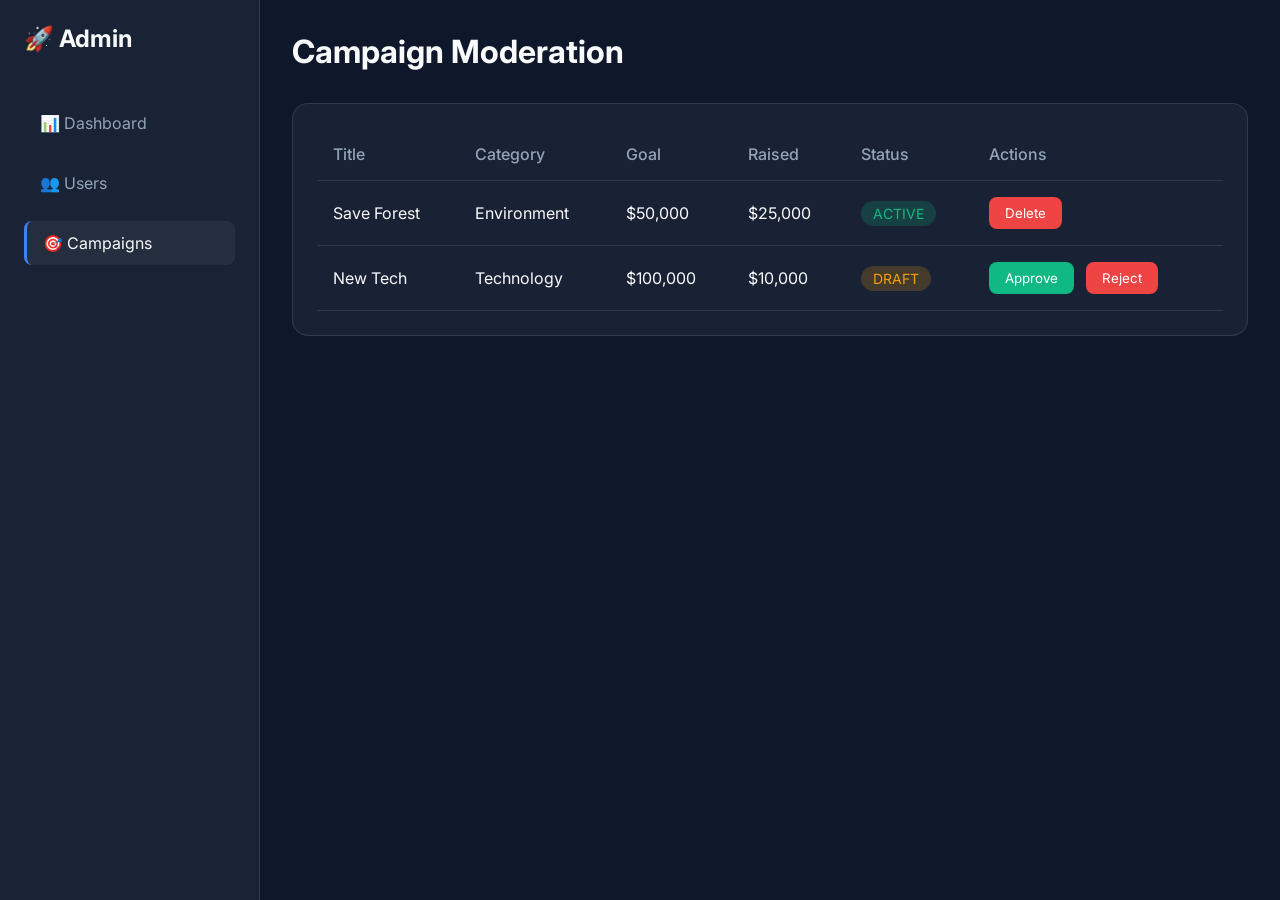
==== src/main/resources/static/admin-campaigns.html @ 425d0606 "🎉 Initial commit: Crowdfunding Platform for Social Causes - Module 1: User Authentication & Profile " ====
<!DOCTYPE html>
<html lang="en">
<head>
    <meta charset="UTF-8">
    <meta name="viewport" content="width=device-width, initial-scale=1.0">
    <title>Admin - Campaigns</title>
    <style>
        @import url('https://fonts.googleapis.com/css2?family=Inter:wght@400;500;600;700&display=swap');
        
        :root { --bg: #0f172a; --surface: rgba(30, 41, 59, 0.7); --border: rgba(255, 255, 255, 0.1); --primary: #3b82f6; --text: #f8fafc; --text-muted: #94a3b8; }
        * { margin: 0; padding: 0; box-sizing: border-box; font-family: 'Inter', sans-serif; }
        body { background: var(--bg); color: var(--text); display: flex; height: 100vh; overflow: hidden; }

        .sidebar { width: 260px; background: var(--surface); border-right: 1px solid var(--border); padding: 1.5rem; display: flex; flex-direction: column; gap: 1rem; }
        .sidebar h2 { margin-bottom: 2rem; }
        .nav-item { padding: 0.75rem 1rem; border-radius: 0.5rem; color: var(--text-muted); text-decoration: none; transition: 0.2s; }
        .nav-item:hover, .nav-item.active { background: rgba(255, 255, 255, 0.05); color: var(--text); border-left: 3px solid var(--primary); }

        .main-content { flex: 1; padding: 2rem; overflow-y: auto; }
        
        .table-container { background: var(--surface); border: 1px solid var(--border); border-radius: 1rem; padding: 1.5rem; margin-top: 2rem; }
        table { width: 100%; border-collapse: collapse; }
        th, td { padding: 1rem; text-align: left; border-bottom: 1px solid var(--border); }
        th { color: var(--text-muted); font-weight: 500; }
        
        .badge { padding: 0.25rem 0.75rem; border-radius: 999px; font-size: 0.875rem; }
        .badge.active { background: rgba(16, 185, 129, 0.2); color: #10b981; }
        .badge.draft { background: rgba(245, 158, 11, 0.2); color: #f59e0b; }

        .btn { padding: 0.5rem 1rem; border: none; border-radius: 0.5rem; cursor: pointer; color: white; margin-right: 0.5rem; }
        .btn-approve { background: #10b981; }
        .btn-reject { background: #ef4444; }
    </style>
</head>
<body>

    <div class="sidebar">
        <h2>🚀 Admin</h2>
        <a href="admin-dashboard.html" class="nav-item">📊 Dashboard</a>
        <a href="admin-users.html" class="nav-item">👥 Users</a>
        <a href="admin-campaigns.html" class="nav-item active">🎯 Campaigns</a>
    </div>

    <div class="main-content">
        <h1>Campaign Moderation</h1>
        <div class="table-container">
            <table>
                <thead>
                    <tr><th>Title</th><th>Category</th><th>Goal</th><th>Raised</th><th>Status</th><th>Actions</th></tr>
                </thead>
                <tbody id="campaignTable">
                    <!-- Populated by JS -->
                </tbody>
            </table>
        </div>
    </div>

    <script>
        async function fetchCampaigns() {
            try {
                const res = await fetch('/api/admin/campaigns');
                const data = await res.json();
                renderCampaigns(data);
            } catch {
                renderCampaigns([
                    {id: 1, title: 'Save Forest', category: 'Environment', goal: 50000, raised: 25000, status: 'ACTIVE'},
                    {id: 2, title: 'New Tech', category: 'Technology', goal: 100000, raised: 10000, status: 'DRAFT'}
                ]);
            }
        }

        function renderCampaigns(campaigns) {
            const tbody = document.getElementById('campaignTable');
            tbody.innerHTML = campaigns.map(c => `
                <tr>
                    <td>${c.title}</td>
                    <td>${c.category}</td>
                    <td>$${c.goal.toLocaleString()}</td>
                    <td>$${c.raised.toLocaleString()}</td>
                    <td><span class="badge ${c.status.toLowerCase()}">${c.status}</span></td>
                    <td>
                        ${c.status === 'DRAFT' 
                            ? `<button class="btn btn-approve" onclick="actionCampaign(${c.id}, 'approve')">Approve</button>
                               <button class="btn btn-reject" onclick="actionCampaign(${c.id}, 'reject')">Reject</button>`
                            : `<button class="btn btn-reject" onclick="actionCampaign(${c.id}, 'delete')">Delete</button>`
                        }
                    </td>
                </tr>
            `).join('');
        }

        async function actionCampaign(id, action) {
            try {
                await fetch(`/api/admin/campaigns/${id}/${action}`, { method: action === 'delete' ? 'DELETE' : 'PUT' });
                alert(`Campaign ${action}d successfully`);
                fetchCampaigns();
            } catch(e) {
                alert('Action completed (Simulated)');
            }
        }

        fetchCampaigns();
    </script>
</body>
</html>
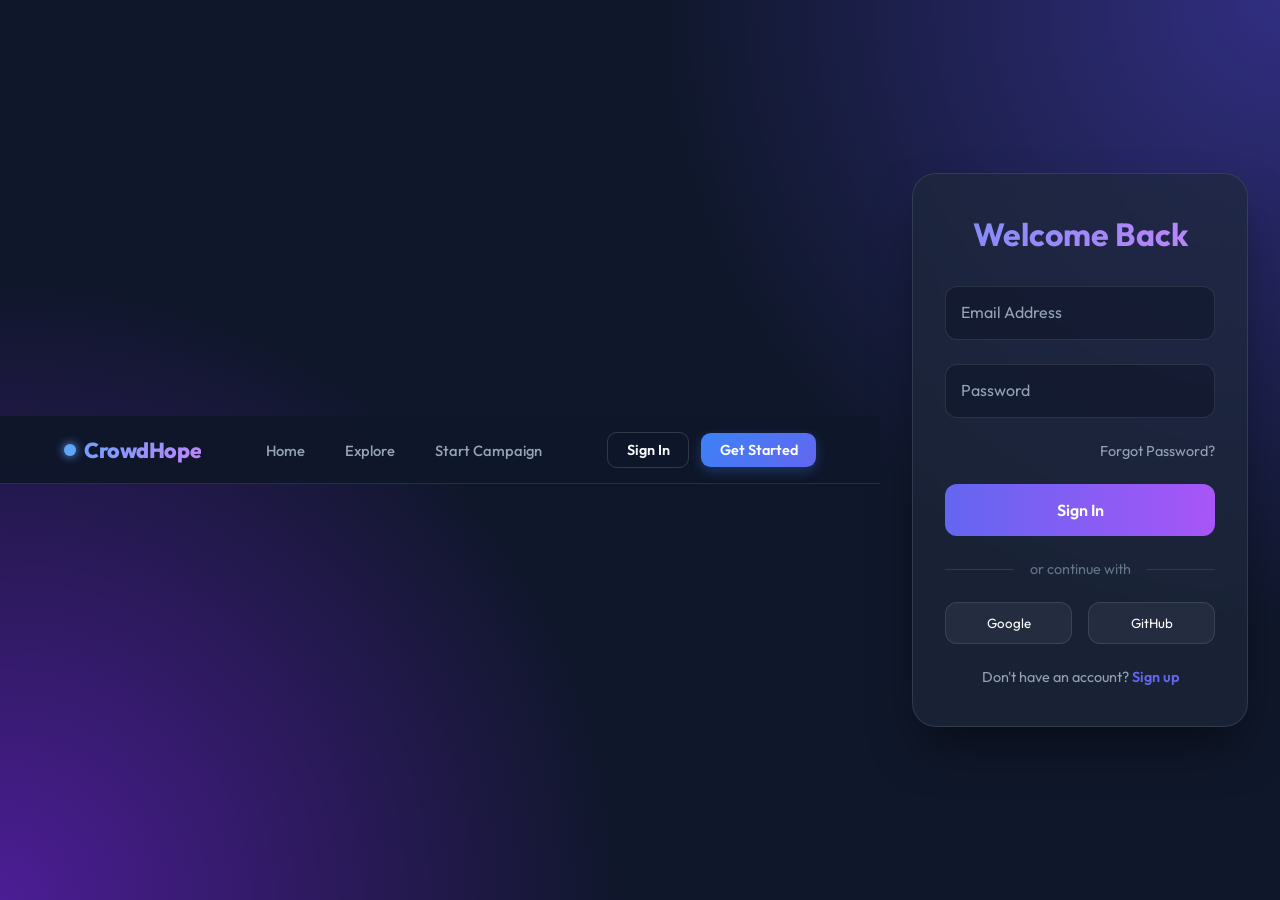
==== commit 1636d4b8: "feat: complete platform integration - navbar, campaigns CRUD, donations, admin analytics, and clean " ====
--- a/src/main/resources/static/admin-campaigns.html
+++ b/src/main/resources/static/admin-campaigns.html
@@ -3,103 +3,220 @@
 <head>
     <meta charset="UTF-8">
     <meta name="viewport" content="width=device-width, initial-scale=1.0">
-    <title>Admin - Campaigns</title>
+    <title>Admin - Campaign Moderation - CrowdHope</title>
+    <link rel="preconnect" href="https://fonts.googleapis.com">
+    <link rel="preconnect" href="https://fonts.gstatic.com" crossorigin>
+    <link href="https://fonts.googleapis.com/css2?family=Outfit:wght@300;400;500;600;700;800&display=swap" rel="stylesheet">
     <style>
-        @import url('https://fonts.googleapis.com/css2?family=Inter:wght@400;500;600;700&display=swap');
+        :root {
+            --bg: #0f172a;
+            --surface: rgba(30, 41, 59, 0.7);
+            --border: rgba(255, 255, 255, 0.08);
+            --primary: #3b82f6;
+            --danger: #ef4444;
+            --success: #10b981;
+            --warning: #f59e0b;
+            --text: #f8fafc;
+            --text-muted: #94a3b8;
+        }
+
+        * { margin: 0; padding: 0; box-sizing: border-box; font-family: 'Outfit', sans-serif; }
+        body { background: var(--bg); color: var(--text); display: flex; flex-direction: column; min-height: 100vh; }
+
+        .admin-layout { display: flex; flex: 1; }
+
+        .sidebar {
+            width: 250px;
+            background: var(--surface);
+            backdrop-filter: blur(14px);
+            border-right: 1px solid var(--border);
+            padding: 1.5rem 1rem;
+            display: flex;
+            flex-direction: column;
+            gap: 0.5rem;
+        }
+        .sidebar-title {
+            font-size: 0.8rem;
+            font-weight: 700;
+            text-transform: uppercase;
+            letter-spacing: 0.08em;
+            color: var(--text-muted);
+            padding: 0.5rem 1rem 1rem;
+        }
+
+        .nav-item {
+            padding: 0.75rem 1rem;
+            border-radius: 0.6rem;
+            color: var(--text-muted);
+            text-decoration: none;
+            font-weight: 600;
+            font-size: 0.95rem;
+            transition: all 0.2s;
+        }
+        .nav-item:hover, .nav-item.active {
+            background: rgba(255, 255, 255, 0.08);
+            color: #ffffff;
+            border-left: 3px solid var(--primary);
+        }
+
+        .main-content { flex: 1; padding: 2.5rem; overflow-y: auto; }
         
-        :root { --bg: #0f172a; --surface: rgba(30, 41, 59, 0.7); --border: rgba(255, 255, 255, 0.1); --primary: #3b82f6; --text: #f8fafc; --text-muted: #94a3b8; }
-        * { margin: 0; padding: 0; box-sizing: border-box; font-family: 'Inter', sans-serif; }
-        body { background: var(--bg); color: var(--text); display: flex; height: 100vh; overflow: hidden; }
-
-        .sidebar { width: 260px; background: var(--surface); border-right: 1px solid var(--border); padding: 1.5rem; display: flex; flex-direction: column; gap: 1rem; }
-        .sidebar h2 { margin-bottom: 2rem; }
-        .nav-item { padding: 0.75rem 1rem; border-radius: 0.5rem; color: var(--text-muted); text-decoration: none; transition: 0.2s; }
-        .nav-item:hover, .nav-item.active { background: rgba(255, 255, 255, 0.05); color: var(--text); border-left: 3px solid var(--primary); }
-
-        .main-content { flex: 1; padding: 2rem; overflow-y: auto; }
-        
-        .table-container { background: var(--surface); border: 1px solid var(--border); border-radius: 1rem; padding: 1.5rem; margin-top: 2rem; }
-        table { width: 100%; border-collapse: collapse; }
-        th, td { padding: 1rem; text-align: left; border-bottom: 1px solid var(--border); }
-        th { color: var(--text-muted); font-weight: 500; }
-        
-        .badge { padding: 0.25rem 0.75rem; border-radius: 999px; font-size: 0.875rem; }
-        .badge.active { background: rgba(16, 185, 129, 0.2); color: #10b981; }
-        .badge.draft { background: rgba(245, 158, 11, 0.2); color: #f59e0b; }
-
-        .btn { padding: 0.5rem 1rem; border: none; border-radius: 0.5rem; cursor: pointer; color: white; margin-right: 0.5rem; }
-        .btn-approve { background: #10b981; }
-        .btn-reject { background: #ef4444; }
+        .header { margin-bottom: 2rem; }
+        .header h1 { font-size: 2rem; font-weight: 800; }
+
+        .table-container {
+            background: var(--surface);
+            border: 1px solid var(--border);
+            border-radius: 1rem;
+            overflow: hidden;
+            backdrop-filter: blur(12px);
+        }
+        table { width: 100%; border-collapse: collapse; text-align: left; font-size: 0.95rem; }
+        th, td { padding: 1.1rem 1.5rem; border-bottom: 1px solid var(--border); }
+        th { background: rgba(255, 255, 255, 0.03); color: var(--text-muted); font-weight: 600; text-transform: uppercase; font-size: 0.8rem; letter-spacing: 0.05em; }
+        tr:hover td { background: rgba(255, 255, 255, 0.02); }
+
+        .badge { display: inline-block; padding: 0.25rem 0.75rem; border-radius: 999px; font-size: 0.8rem; font-weight: 700; text-transform: uppercase; }
+        .badge.active { background: rgba(16, 185, 129, 0.15); color: #34d399; }
+        .badge.pending { background: rgba(245, 158, 11, 0.15); color: #fbbf24; }
+        .badge.rejected { background: rgba(239, 68, 68, 0.15); color: #f87171; }
+
+        .actions-cell { display: flex; gap: 0.4rem; flex-wrap: wrap; }
+        .btn { padding: 0.4rem 0.8rem; border: none; border-radius: 0.45rem; cursor: pointer; font-size: 0.82rem; font-weight: 600; text-decoration: none; transition: all 0.2s; display: inline-block; }
+        .btn-view { background: rgba(59, 130, 246, 0.15); color: #60a5fa; border: 1px solid rgba(59, 130, 246, 0.3); }
+        .btn-view:hover { background: var(--primary); color: white; }
+        .btn-approve { background: rgba(16, 185, 129, 0.15); color: #34d399; border: 1px solid rgba(16, 185, 129, 0.3); }
+        .btn-approve:hover { background: var(--success); color: white; }
+        .btn-reject { background: rgba(245, 158, 11, 0.15); color: #fbbf24; border: 1px solid rgba(245, 158, 11, 0.3); }
+        .btn-reject:hover { background: var(--warning); color: black; }
+        .btn-delete { background: rgba(239, 68, 68, 0.15); color: #f87171; border: 1px solid rgba(239, 68, 68, 0.3); }
+        .btn-delete:hover { background: var(--danger); color: white; }
     </style>
 </head>
 <body>
-
-    <div class="sidebar">
-        <h2>🚀 Admin</h2>
-        <a href="admin-dashboard.html" class="nav-item">📊 Dashboard</a>
-        <a href="admin-users.html" class="nav-item">👥 Users</a>
-        <a href="admin-campaigns.html" class="nav-item active">🎯 Campaigns</a>
-    </div>
-
-    <div class="main-content">
-        <h1>Campaign Moderation</h1>
-        <div class="table-container">
-            <table>
-                <thead>
-                    <tr><th>Title</th><th>Category</th><th>Goal</th><th>Raised</th><th>Status</th><th>Actions</th></tr>
-                </thead>
-                <tbody id="campaignTable">
-                    <!-- Populated by JS -->
-                </tbody>
-            </table>
+    <script src="js/navbar.js"></script>
+
+    <div class="admin-layout">
+        <div class="sidebar">
+            <div class="sidebar-title">Admin Console</div>
+            <a href="admin-dashboard.html" class="nav-item">Dashboard</a>
+            <a href="admin-users.html" class="nav-item">Users Management</a>
+            <a href="admin-campaigns.html" class="nav-item active">Campaigns Moderation</a>
+        </div>
+
+        <div class="main-content">
+            <div class="header">
+                <h1>Campaigns Moderation</h1>
+                <p style="color:var(--text-muted);">Review, approve, or remove campaigns on the platform</p>
+            </div>
+
+            <div class="table-container">
+                <table>
+                    <thead>
+                        <tr><th>ID</th><th>Campaign Title</th><th>Category</th><th>Goal (INR)</th><th>Raised (INR)</th><th>Status</th><th>Actions</th></tr>
+                    </thead>
+                    <tbody id="campaignTable">
+                        <tr><td colspan="7" style="text-align:center; color:var(--text-muted); padding:3rem;">Loading campaigns...</td></tr>
+                    </tbody>
+                </table>
+            </div>
         </div>
     </div>
 
     <script>
+        const token = localStorage.getItem('token');
+        const user = JSON.parse(localStorage.getItem('user') || 'null');
+
+        if (!token || !user || user.role !== 'ADMIN') {
+            alert('Access restricted. Admin credentials required.');
+            window.location.href = 'login.html';
+        }
+
+        function formatINR(val) {
+            if (!val && val !== 0) return 'INR 0';
+            return 'INR ' + Number(val).toLocaleString('en-IN');
+        }
+
         async function fetchCampaigns() {
             try {
-                const res = await fetch('/api/admin/campaigns');
-                const data = await res.json();
-                renderCampaigns(data);
-            } catch {
-                renderCampaigns([
-                    {id: 1, title: 'Save Forest', category: 'Environment', goal: 50000, raised: 25000, status: 'ACTIVE'},
-                    {id: 2, title: 'New Tech', category: 'Technology', goal: 100000, raised: 10000, status: 'DRAFT'}
-                ]);
+                const res = await fetch('/api/admin/campaigns', {
+                    headers: { 'Authorization': 'Bearer ' + token }
+                });
+                if (res.ok) {
+                    const data = await res.json();
+                    renderCampaigns(data);
+                } else {
+                    document.getElementById('campaignTable').innerHTML = '<tr><td colspan="7" style="text-align:center; color:#f87171; padding:2rem;">Failed to load campaigns.</td></tr>';
+                }
+            } catch (err) {
+                console.error(err);
             }
         }
 
         function renderCampaigns(campaigns) {
             const tbody = document.getElementById('campaignTable');
-            tbody.innerHTML = campaigns.map(c => `
-                <tr>
-                    <td>${c.title}</td>
-                    <td>${c.category}</td>
-                    <td>$${c.goal.toLocaleString()}</td>
-                    <td>$${c.raised.toLocaleString()}</td>
-                    <td><span class="badge ${c.status.toLowerCase()}">${c.status}</span></td>
-                    <td>
-                        ${c.status === 'DRAFT' 
-                            ? `<button class="btn btn-approve" onclick="actionCampaign(${c.id}, 'approve')">Approve</button>
-                               <button class="btn btn-reject" onclick="actionCampaign(${c.id}, 'reject')">Reject</button>`
-                            : `<button class="btn btn-reject" onclick="actionCampaign(${c.id}, 'delete')">Delete</button>`
-                        }
-                    </td>
-                </tr>
-            `).join('');
-        }
-
-        async function actionCampaign(id, action) {
+            if (!campaigns || campaigns.length === 0) {
+                tbody.innerHTML = '<tr><td colspan="7" style="text-align:center; padding:3rem;">No campaigns found.</td></tr>';
+                return;
+            }
+
+            tbody.innerHTML = campaigns.map(c => {
+                const status = (c.status || 'ACTIVE').toLowerCase();
+                return `
+                    <tr>
+                        <td>#${c.id}</td>
+                        <td><strong>${escapeHtml(c.title || 'Untitled')}</strong></td>
+                        <td>${escapeHtml(c.category || 'Cause')}</td>
+                        <td>${formatINR(c.goal)}</td>
+                        <td style="color:var(--success); font-weight:700;">${formatINR(c.raised)}</td>
+                        <td><span class="badge ${status}">${c.status || 'ACTIVE'}</span></td>
+                        <td>
+                            <div class="actions-cell">
+                                <a href="campaign-detail.html?id=${c.id}" class="btn btn-view" target="_blank">View</a>
+                                ${c.status === 'PENDING' ? `
+                                    <button class="btn btn-approve" onclick="performAction(${c.id}, 'approve')">Approve</button>
+                                    <button class="btn btn-reject" onclick="performAction(${c.id}, 'reject')">Reject</button>
+                                ` : ''}
+                                <button class="btn btn-delete" onclick="performAction(${c.id}, 'delete')">Delete</button>
+                            </div>
+                        </td>
+                    </tr>
+                `;
+            }).join('');
+        }
+
+        async function performAction(id, action) {
+            const label = action.toUpperCase();
+            if (!confirm('Are you sure you want to ' + action + ' campaign #' + id + '?')) {
+                return;
+            }
+
             try {
-                await fetch(`/api/admin/campaigns/${id}/${action}`, { method: action === 'delete' ? 'DELETE' : 'PUT' });
-                alert(`Campaign ${action}d successfully`);
-                fetchCampaigns();
-            } catch(e) {
-                alert('Action completed (Simulated)');
-            }
-        }
-
-        fetchCampaigns();
+                const method = action === 'delete' ? 'DELETE' : 'PUT';
+                const res = await fetch(`/api/admin/campaigns/${id}/${action}`, {
+                    method: method,
+                    headers: { 'Authorization': 'Bearer ' + token }
+                });
+
+                if (res.ok) {
+                    alert('Campaign ' + action + 'd successfully.');
+                    fetchCampaigns();
+                } else {
+                    alert('Action failed (Status ' + res.status + ')');
+                }
+            } catch (err) {
+                alert('Error: ' + err.message);
+            }
+        }
+
+        function escapeHtml(str) {
+            if (!str) return '';
+            return String(str).replace(/[&<>"']/g, function (m) {
+                return { '&': '&amp;', '<': '&lt;', '>': '&gt;', '"': '&quot;', "'": '&#39;' }[m];
+            });
+        }
+
+        window.onload = fetchCampaigns;
     </script>
 </body>
 </html>
